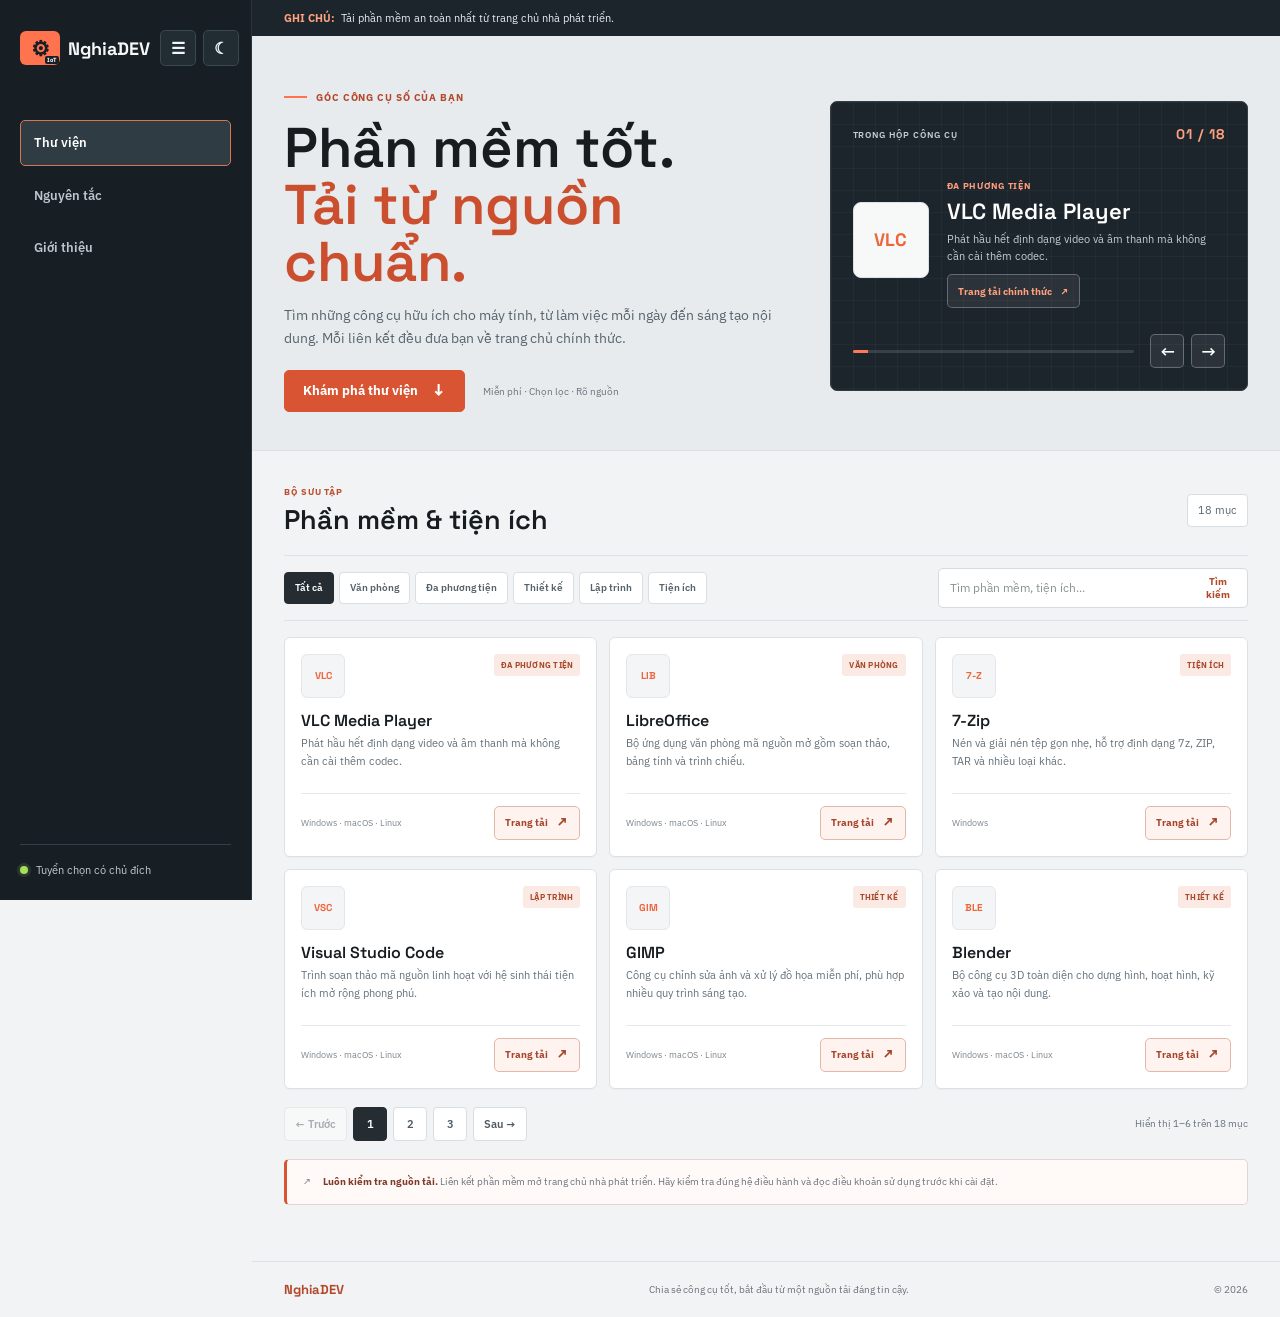
==== index.html @ 6b72adba "Add files via upload" ====
<!doctype html>
<html lang="vi">
<head>
  <meta charset="utf-8">
  <meta name="viewport" content="width=device-width, initial-scale=1">
  <meta name="theme-color" content="#f2f5f7">
  <meta name="description" content="Thư viện phần mềm máy tính được chọn lọc, kèm mô tả ngắn và liên kết tải từ trang chủ chính thức.">
  <title>NghiaDEV — Phần mềm tốt, tải từ nguồn chuẩn</title>
  <!-- Nap font va stylesheet giao dien ben ngoai. -->
  <link rel="preconnect" href="https://fonts.googleapis.com">
  <link rel="preconnect" href="https://fonts.gstatic.com" crossorigin>
  <link href="https://fonts.googleapis.com/css2?family=IBM+Plex+Sans:wght@400;500;600;700&family=Space+Grotesk:wght@500;600;700&display=swap" rel="stylesheet">
  <link href="https://cdn.jsdelivr.net/npm/bootstrap@5.3.3/dist/css/bootstrap.min.css" rel="stylesheet" integrity="sha384-QWTKZyjpPEjISv5WaRU9OFeRpok6YctnYmDr5pNlyT2bRjXh0JMhjY6hW+ALEwIH" crossorigin="anonymous">
  <link rel="stylesheet" href="style.css">
</head>
<body>
  <!-- Thanh thong bao va dieu huong dau trang. -->
  <div class="topline"><strong>GHI CHÚ:</strong>&nbsp; Tải phần mềm an toàn nhất từ trang chủ nhà phát triển.</div>
  <header class="site-header">
    <div class="wrap header-inner">
      <div class="sidebar-top">
        <a class="brand" href="#top" aria-label="NghiaDEV, về đầu trang"><span class="brand-mark" aria-hidden="true"><span class="brand-gear">⚙</span><span class="brand-iot">IoT</span></span> NghiaDEV</a>
        <div class="header-tools">
          <button class="header-tool nav-toggle" id="nav-toggle" type="button" aria-controls="header-nav" aria-expanded="true" aria-label="Thu gọn menu" title="Thu gọn menu"><span aria-hidden="true">☰</span></button>
          <button class="header-tool theme-toggle" id="theme-toggle" type="button" aria-pressed="false" aria-label="Bật giao diện tối" title="Bật giao diện tối"><span id="theme-icon" aria-hidden="true">☾</span></button>
        </div>
      </div>
      <nav class="header-nav" id="header-nav" aria-label="Điều hướng chính"><a href="#thu-vien" aria-current="page">Thư viện</a><a href="#nguyen-tac">Nguyên tắc</a><a href="about.html">Giới thiệu</a></nav>
      <div class="header-note"><span class="status-dot" aria-hidden="true"></span> Tuyển chọn có chủ đích</div>
    </div>
  </header>

  <main id="top">
    <!-- Gioi thieu ngan va cac ung dung noi bat. -->
    <section class="hero" aria-labelledby="hero-title">
      <div class="wrap hero-grid">
        <div>
          <div class="eyebrow">Góc công cụ số của bạn</div>
          <h1 id="hero-title">Phần mềm tốt.<br><span>Tải từ nguồn chuẩn.</span></h1>
          <p class="hero-copy">Tìm những công cụ hữu ích cho máy tính, từ làm việc mỗi ngày đến sáng tạo nội dung. Mỗi liên kết đều đưa bạn về trang chủ chính thức.</p>
          <div class="hero-actions"><a class="primary-link" href="#thu-vien">Khám phá thư viện <span aria-hidden="true">↓</span></a><span class="hero-caption">Miễn phí · Chọn lọc · Rõ nguồn</span></div>
        </div>
        <div class="hero-art featured-carousel" id="featured-carousel" role="region" aria-roledescription="carousel" aria-label="Phần mềm nổi bật" tabindex="0">
          <div class="art-meta"><span>Trong hộp công cụ</span><b id="featured-count" aria-live="polite"></b></div>
          <div class="featured-slide" id="featured-slide" aria-live="polite">
            <div class="featured-icon" id="featured-icon" aria-hidden="true"></div>
            <div class="featured-copy">
              <span class="featured-category" id="featured-category"></span>
              <h2 id="featured-title"></h2>
              <p id="featured-description"></p>
              <a class="featured-link" id="featured-link" target="_blank" rel="noopener noreferrer">Trang tải chính thức <span aria-hidden="true">↗</span></a>
            </div>
          </div>
          <div class="featured-footer">
            <div class="featured-progress" aria-hidden="true"><span id="featured-progress-fill"></span></div>
            <div class="carousel-controls">
              <button class="carousel-button" id="featured-previous" type="button" aria-label="Phần mềm trước" title="Phần mềm trước">←</button>
              <button class="carousel-button" id="featured-next" type="button" aria-label="Phần mềm tiếp theo" title="Phần mềm tiếp theo">→</button>
            </div>
          </div>
        </div>
      </div>
    </section>

    <!-- Thu vien co the loc theo danh muc va tim theo tu khoa. -->
    <section class="library wrap" id="thu-vien" aria-labelledby="library-title">
      <div class="section-heading">
        <div><div class="section-kicker">Bộ sưu tập</div><h2 id="library-title">Phần mềm &amp; tiện ích</h2></div>
        <div class="result-count" id="result-count" aria-live="polite">18 mục</div>
      </div>
      <!-- Cac nut danh muc va o tim kiem. -->
      <div class="toolbar">
        <div class="filters" role="group" aria-label="Lọc theo danh mục">
          <button class="filter-button" type="button" data-category="all" aria-pressed="true">Tất cả</button>
          <button class="filter-button" type="button" data-category="office" aria-pressed="false">Văn phòng</button>
          <button class="filter-button" type="button" data-category="media" aria-pressed="false">Đa phương tiện</button>
          <button class="filter-button" type="button" data-category="design" aria-pressed="false">Thiết kế</button>
          <button class="filter-button" type="button" data-category="dev" aria-pressed="false">Lập trình</button>
          <button class="filter-button" type="button" data-category="utility" aria-pressed="false">Tiện ích</button>
        </div>
        <form class="search-form" role="search" id="search-form"><input id="search-input" type="search" placeholder="Tìm phần mềm, tiện ích..." aria-label="Tìm phần mềm"><button type="submit">Tìm kiếm</button></form>
      </div>

      <!-- Moi article la mot muc phan mem hoac tai lieu. -->
      <div class="software-grid" id="software-grid">
        <article class="software-card" data-category="docs" data-search="office 2010 64-bit slide trình chiếu powerpoint tài liệu rar" hidden>
          <div class="card-top"><div class="software-icon"><img src="[data-uri]" alt="Logo PowerPoint" loading="lazy"></div><span class="category-label">Tài liệu</span></div>
          <h3>Office 2010 64-bit</h3><p>Tải về máy rồi giải nén để xem nội dung.</p>
          <div class="card-bottom"><span class="platform">Tài liệu · RAR</span><a class="download-link" href="./Office2010-64bit.rar" download>Tải slide <span aria-hidden="true">↓</span></a></div>
        </article>
        <article class="software-card" data-category="media" data-search="vlc media player xem video nghe nhạc đa phương tiện">
          <div class="card-top"><div class="software-icon"><img src="https://cdn.simpleicons.org/videolan/FF8800" alt="Logo VLC" loading="lazy"></div><span class="category-label">Đa phương tiện</span></div>
          <h3>VLC Media Player</h3><p>Phát hầu hết định dạng video và âm thanh mà không cần cài thêm codec.</p>
          <div class="card-bottom"><span class="platform">Windows · macOS · Linux</span><a class="download-link" href="https://www.videolan.org/vlc/" target="_blank" rel="noopener noreferrer">Trang tải <span aria-hidden="true">↗</span></a></div>
        </article>
        <article class="software-card" data-category="office" data-search="libreoffice văn phòng soạn thảo bảng tính trình chiếu">
          <div class="card-top"><div class="software-icon"><img src="https://cdn.simpleicons.org/libreoffice/18A303" alt="Logo LibreOffice" loading="lazy"></div><span class="category-label">Văn phòng</span></div>
          <h3>LibreOffice</h3><p>Bộ ứng dụng văn phòng mã nguồn mở gồm soạn thảo, bảng tính và trình chiếu.</p>
          <div class="card-bottom"><span class="platform">Windows · macOS · Linux</span><a class="download-link" href="https://www.libreoffice.org/download/download-libreoffice/" target="_blank" rel="noopener noreferrer">Trang tải <span aria-hidden="true">↗</span></a></div>
        </article>
        <article class="software-card" data-category="utility" data-search="7-zip nen giai nen file zip rar tien ich">
          <div class="card-top"><div class="software-icon"><img src="https://cdn.simpleicons.org/7zip/239120" alt="Logo 7-Zip" loading="lazy"></div><span class="category-label">Tiện ích</span></div>
          <h3>7-Zip</h3><p>Nén và giải nén tệp gọn nhẹ, hỗ trợ định dạng 7z, ZIP, TAR và nhiều loại khác.</p>
          <div class="card-bottom"><span class="platform">Windows</span><a class="download-link" href="https://www.7-zip.org/" target="_blank" rel="noopener noreferrer">Trang tải <span aria-hidden="true">↗</span></a></div>
        </article>
        <article class="software-card" data-category="dev" data-search="visual studio code vscode lap trinh code editor">
          <div class="card-top"><div class="software-icon"><img src="https://cdn.simpleicons.org/visualstudiocode/007ACC" alt="Logo Visual Studio Code" loading="lazy"></div><span class="category-label">Lập trình</span></div>
          <h3>Visual Studio Code</h3><p>Trình soạn thảo mã nguồn linh hoạt với hệ sinh thái tiện ích mở rộng phong phú.</p>
          <div class="card-bottom"><span class="platform">Windows · macOS · Linux</span><a class="download-link" href="https://code.visualstudio.com/download" target="_blank" rel="noopener noreferrer">Trang tải <span aria-hidden="true">↗</span></a></div>
        </article>
        <article class="software-card" data-category="design" data-search="gimp chinh sua anh do hoa thiet ke">
          <div class="card-top"><div class="software-icon"><img src="https://cdn.simpleicons.org/gimp/5C5543" alt="Logo GIMP" loading="lazy"></div><span class="category-label">Thiết kế</span></div>
          <h3>GIMP</h3><p>Công cụ chỉnh sửa ảnh và xử lý đồ họa miễn phí, phù hợp nhiều quy trình sáng tạo.</p>
          <div class="card-bottom"><span class="platform">Windows · macOS · Linux</span><a class="download-link" href="https://www.gimp.org/downloads/" target="_blank" rel="noopener noreferrer">Trang tải <span aria-hidden="true">↗</span></a></div>
        </article>
        <article class="software-card" data-category="design" data-search="blender 3d mo hinh dien anh hoat hinh thiet ke">
          <div class="card-top"><div class="software-icon"><img src="https://cdn.simpleicons.org/blender/E87D0D" alt="Logo Blender" loading="lazy"></div><span class="category-label">Thiết kế</span></div>
          <h3>Blender</h3><p>Bộ công cụ 3D toàn diện cho dựng hình, hoạt hình, kỹ xảo và tạo nội dung.</p>
          <div class="card-bottom"><span class="platform">Windows · macOS · Linux</span><a class="download-link" href="https://www.blender.org/download/" target="_blank" rel="noopener noreferrer">Trang tải <span aria-hidden="true">↗</span></a></div>
        </article>
        <article class="software-card" data-category="media" data-search="obs studio livestream quay man hinh ghi hinh da phuong tien">
          <div class="card-top"><div class="software-icon"><img src="https://cdn.simpleicons.org/obsstudio/302E31" alt="Logo OBS Studio" loading="lazy"></div><span class="category-label">Đa phương tiện</span></div>
          <h3>OBS Studio</h3><p>Ghi hình màn hình và phát trực tiếp với khả năng trộn nhiều nguồn nội dung.</p>
          <div class="card-bottom"><span class="platform">Windows · macOS · Linux</span><a class="download-link" href="https://obsproject.com/download" target="_blank" rel="noopener noreferrer">Trang tải <span aria-hidden="true">↗</span></a></div>
        </article>
        <article class="software-card" data-category="utility" data-search="firefox trinh duyet web bao mat tien ich">
          <div class="card-top"><div class="software-icon"><img src="https://cdn.simpleicons.org/firefoxbrowser/FF7139" alt="Logo Firefox" loading="lazy"></div><span class="category-label">Tiện ích</span></div>
          <h3>Firefox</h3><p>Trình duyệt web tập trung vào quyền riêng tư, có nhiều tùy chọn cá nhân hóa.</p>
          <div class="card-bottom"><span class="platform">Windows · macOS · Linux</span><a class="download-link" href="https://www.mozilla.org/firefox/new/" target="_blank" rel="noopener noreferrer">Trang tải <span aria-hidden="true">↗</span></a></div>
        </article>
        <article class="software-card" data-category="utility" data-search="rufus tao usb boot cai windows linux iso">
          <div class="card-top"><div class="software-icon"><span class="software-monogram" style="--brand-color:#2875a8" aria-hidden="true">RU</span></div><span class="category-label">Tiện ích</span></div>
          <h3>Rufus</h3><p>Tạo USB khởi động để cài Windows hoặc Linux từ tệp ISO.</p>
          <div class="card-bottom"><span class="platform">Windows</span><a class="download-link" href="https://rufus.ie/" target="_blank" rel="noopener noreferrer">Trang tải <span aria-hidden="true">↗</span></a></div>
        </article>
        <article class="software-card" data-category="utility" data-search="winrar nen giai nen rar zip tep dung thu ban quyen">
          <div class="card-top"><div class="software-icon"><span class="software-monogram" style="--brand-color:#7c3e8f" aria-hidden="true">RAR</span></div><span class="category-label">Tiện ích</span></div>
          <h3>WinRAR</h3><p>Nén và giải nén RAR, ZIP cùng nhiều định dạng khác. Có thời gian dùng thử.</p>
          <div class="card-bottom"><span class="platform">Windows</span><a class="download-link" href="https://www.rarlab.com/download.htm" target="_blank" rel="noopener noreferrer">Trang tải <span aria-hidden="true">↗</span></a></div>
        </article>
        <article class="software-card" data-category="office" data-search="unikey bo go tieng viet go tieng viet telex vni">
          <div class="card-top"><div class="software-icon"><span class="software-monogram" style="--brand-color:#197b58" aria-hidden="true">UK</span></div><span class="category-label">Văn phòng</span></div>
          <h3>UniKey</h3><p>Bộ gõ tiếng Việt gọn nhẹ, hỗ trợ kiểu gõ Telex và VNI.</p>
          <div class="card-bottom"><span class="platform">Windows</span><a class="download-link" href="https://www.unikey.org/download.html" target="_blank" rel="noopener noreferrer">Trang tải <span aria-hidden="true">↗</span></a></div>
        </article>
        <article class="software-card" data-category="utility" data-search="google chrome chrome trinh duyet web browser">
          <div class="card-top"><div class="software-icon"><img src="https://cdn.simpleicons.org/googlechrome/4285F4" alt="Logo Google Chrome" loading="lazy"></div><span class="category-label">Tiện ích</span></div>
          <h3>Google Chrome</h3><p>Trình duyệt web phổ biến, đồng bộ dấu trang và mật khẩu qua tài khoản Google.</p>
          <div class="card-bottom"><span class="platform">Windows · macOS · Linux</span><a class="download-link" href="https://www.google.com/chrome/" target="_blank" rel="noopener noreferrer">Trang tải <span aria-hidden="true">↗</span></a></div>
        </article>
        <article class="software-card" data-category="dev" data-search="notepad++ notepad plus plus soan thao van ban code lap trinh">
          <div class="card-top"><div class="software-icon"><img src="https://cdn.simpleicons.org/notepadplusplus/90E59A" alt="Logo Notepad++" loading="lazy"></div><span class="category-label">Lập trình</span></div>
          <h3>Notepad++</h3><p>Trình soạn thảo văn bản và mã nguồn nhẹ, hỗ trợ nhiều ngôn ngữ lập trình.</p>
          <div class="card-bottom"><span class="platform">Windows</span><a class="download-link" href="https://notepad-plus-plus.org/downloads/" target="_blank" rel="noopener noreferrer">Trang tải <span aria-hidden="true">↗</span></a></div>
        </article>
        <article class="software-card" data-category="utility" data-search="everything tim kiem tep file thu muc windows">
          <div class="card-top"><div class="software-icon"><span class="software-monogram" style="--brand-color:#d58b24" aria-hidden="true">E</span></div><span class="category-label">Tiện ích</span></div>
          <h3>Everything</h3><p>Tìm tệp và thư mục trên Windows nhanh chóng theo tên.</p>
          <div class="card-bottom"><span class="platform">Windows</span><a class="download-link" href="https://www.voidtools.com/downloads/" target="_blank" rel="noopener noreferrer">Trang tải <span aria-hidden="true">↗</span></a></div>
        </article>
        <article class="software-card" data-category="utility" data-search="sharex chup anh man hinh quay man hinh chia se">
          <div class="card-top"><div class="software-icon"><span class="software-monogram" style="--brand-color:#42a5f5" aria-hidden="true">SX</span></div><span class="category-label">Tiện ích</span></div>
          <h3>ShareX</h3><p>Chụp ảnh, quay màn hình và ghi lại vùng nội dung cần chia sẻ.</p>
          <div class="card-bottom"><span class="platform">Windows</span><a class="download-link" href="https://getsharex.com/downloads" target="_blank" rel="noopener noreferrer">Trang tải <span aria-hidden="true">↗</span></a></div>
        </article>
        <article class="software-card" data-category="utility" data-search="crystaldiskinfo kiem tra suc khoe o cung ssd hdd nhiet do">
          <div class="card-top"><div class="software-icon"><span class="software-monogram" style="--brand-color:#2186a6" aria-hidden="true">CDI</span></div><span class="category-label">Tiện ích</span></div>
          <h3>CrystalDiskInfo</h3><p>Theo dõi tình trạng sức khỏe và nhiệt độ ổ cứng HDD, SSD.</p>
          <div class="card-bottom"><span class="platform">Windows</span><a class="download-link" href="https://crystalmark.info/en/software/crystaldiskinfo/" target="_blank" rel="noopener noreferrer">Trang tải <span aria-hidden="true">↗</span></a></div>
        </article>
        <article class="software-card" data-category="utility" data-search="cpu-z cpuid xem thong tin cpu bo xu ly mainboard ram bo nho">
          <div class="card-top"><div class="software-icon"><span class="software-monogram" style="--brand-color:#cf3d49" aria-hidden="true">CPU</span></div><span class="category-label">Tiện ích</span></div>
          <h3>CPU-Z</h3><p>Xem thông tin bộ xử lý, bo mạch chủ và bộ nhớ của máy tính.</p>
          <div class="card-bottom"><span class="platform">Windows · Android</span><a class="download-link" href="https://www.cpuid.com/softwares/cpu-z.html" target="_blank" rel="noopener noreferrer">Trang tải <span aria-hidden="true">↗</span></a></div>
        </article>
        <article class="software-card" data-category="utility" data-search="malwarebytes diet virus malware phan mem doc hai bao mat">
          <div class="card-top"><div class="software-icon"><img src="https://cdn.simpleicons.org/malwarebytes/2563EB" alt="Logo Malwarebytes" loading="lazy"></div><span class="category-label">Tiện ích</span></div>
          <h3>Malwarebytes</h3><p>Công cụ quét phần mềm độc hại; kiểm tra điều kiện và tính năng của phiên bản miễn phí.</p>
          <div class="card-bottom"><span class="platform">Windows · macOS</span><a class="download-link" href="https://www.malwarebytes.com/mwb-download" target="_blank" rel="noopener noreferrer">Trang tải <span aria-hidden="true">↗</span></a></div>
        </article>
      </div>
      <nav class="pagination" id="pagination" aria-label="Phân trang thư viện" hidden>
        <div class="pagination-controls">
          <button class="pagination-step" id="previous-page" type="button">← Trước</button>
          <div class="page-numbers" id="page-numbers" aria-label="Chọn trang"></div>
          <button class="pagination-step" id="next-page" type="button">Sau →</button>
        </div>
        <span class="pagination-summary" id="page-summary"></span>
      </nav>
      <div class="empty-state" id="empty-state"><strong>Chưa tìm thấy phần mềm phù hợp</strong>Thử từ khóa khác hoặc chọn một danh mục khác nhé.</div>
      <!-- Luu y ve nguon tai va an toan tep. -->
      <aside class="source-note" id="nguyen-tac"><span aria-hidden="true">↗</span><div><strong>Luôn kiểm tra nguồn tải.</strong> Liên kết phần mềm mở trang chủ nhà phát triển. Hãy kiểm tra đúng hệ điều hành và đọc điều khoản sử dụng trước khi cài đặt.</div></aside>
    </section>
  </main>
  <!-- Chan trang. -->
  <footer class="site-footer"><div class="wrap footer-inner"><span class="footer-brand">NghiaDEV</span><span>Chia sẻ công cụ tốt, bắt đầu từ một nguồn tải đáng tin cậy.</span><span>© 2026</span></div></footer>

  <script src="https://cdn.jsdelivr.net/npm/bootstrap@5.3.3/dist/js/bootstrap.bundle.min.js" integrity="sha384-YvpcrYf0tY3lHB60NNkmXc5s9fDVZLESaAA55NDzOxhy9GkcIdslK1eN7N6jIeHz" crossorigin="anonymous"></script>
  <script>
    // Lay cac dieu khien va muc thu vien can cap nhat.
    const filterButtons = [...document.querySelectorAll('.filter-button')];
    const softwareCards = [...document.querySelectorAll('.software-card:not([hidden])')];
    const searchInput = document.querySelector('#search-input');
    const resultCount = document.querySelector('#result-count');
    const emptyState = document.querySelector('#empty-state');
    const pagination = document.querySelector('#pagination');
    const previousPageButton = document.querySelector('#previous-page');
    const nextPageButton = document.querySelector('#next-page');
    const pageNumbers = document.querySelector('#page-numbers');
    const pageSummary = document.querySelector('#page-summary');
    const navigation = document.querySelector('#header-nav');
    const navigationToggle = document.querySelector('#nav-toggle');
    const themeToggle = document.querySelector('#theme-toggle');
    const themeIcon = document.querySelector('#theme-icon');
    const featuredCarousel = document.querySelector('#featured-carousel');
    const featuredSlide = document.querySelector('#featured-slide');
    const featuredIcon = document.querySelector('#featured-icon');
    const featuredCount = document.querySelector('#featured-count');
    const featuredCategory = document.querySelector('#featured-category');
    const featuredTitle = document.querySelector('#featured-title');
    const featuredDescription = document.querySelector('#featured-description');
    const featuredLink = document.querySelector('#featured-link');
    const featuredProgressFill = document.querySelector('#featured-progress-fill');
    const featuredCards = softwareCards.filter((card) => card.dataset.category !== 'docs');
    const pageSize = 6;
    let activeCategory = 'all';
    let currentPage = 1;
    let featuredIndex = 0;

    const normalizeText = (text) => text.toLocaleLowerCase('vi').normalize('NFD').replace(/[\u0300-\u036f]/g, '').replace(/đ/g, 'd');

    function showLogoFallback(image) {
      const words = image.alt.replace(/^Logo\s*/, '').trim().split(/\s+/).filter(Boolean);
      const abbreviation = words.length > 1
        ? words.map((word) => word[0]).join('').slice(0, 3)
        : (words[0] || 'APP').slice(0, 3);
      const fallback = document.createElement('span');
      fallback.className = 'software-monogram';
      fallback.textContent = abbreviation.toUpperCase();
      fallback.setAttribute('aria-hidden', 'true');
      image.replaceWith(fallback);
    }

    function watchLogo(image) {
      image.addEventListener('error', () => showLogoFallback(image), { once: true });
      if (image.complete && image.naturalWidth === 0) showLogoFallback(image);
    }

    function updateFeaturedSlide() {
      const card = featuredCards[featuredIndex];
      const logo = card.querySelector('.software-icon').firstElementChild.cloneNode(true);
      featuredIcon.replaceChildren(logo);
      if (logo.tagName === 'IMG') watchLogo(logo);

      featuredCategory.textContent = card.querySelector('.category-label').textContent;
      featuredTitle.textContent = card.querySelector('h3').textContent;
      featuredDescription.textContent = card.querySelector('p').textContent;
      featuredLink.href = card.querySelector('.download-link').href;
      featuredCount.textContent = `${String(featuredIndex + 1).padStart(2, '0')} / ${String(featuredCards.length).padStart(2, '0')}`;
      featuredProgressFill.style.width = `${((featuredIndex + 1) / featuredCards.length) * 100}%`;
    }

    document.querySelector('#featured-previous').addEventListener('click', () => {
      featuredIndex = (featuredIndex - 1 + featuredCards.length) % featuredCards.length;
      updateFeaturedSlide();
    });
    document.querySelector('#featured-next').addEventListener('click', () => {
      featuredIndex = (featuredIndex + 1) % featuredCards.length;
      updateFeaturedSlide();
    });
    featuredCarousel.addEventListener('keydown', (event) => {
      if (event.key === 'ArrowLeft') document.querySelector('#featured-previous').click();
      if (event.key === 'ArrowRight') document.querySelector('#featured-next').click();
    });
    updateFeaturedSlide();

    function setDarkMode(isDark) {
      document.body.classList.toggle('dark-mode', isDark);
      themeToggle.setAttribute('aria-pressed', String(isDark));
      themeToggle.setAttribute('aria-label', isDark ? 'Bật giao diện sáng' : 'Bật giao diện tối');
      themeToggle.title = isDark ? 'Bật giao diện sáng' : 'Bật giao diện tối';
      themeIcon.textContent = isDark ? '☀' : '☾';
      document.querySelector('meta[name="theme-color"]').content = isDark ? '#11181d' : '#f2f5f7';
    }

    try {
      setDarkMode(localStorage.getItem('kho-mem-theme') === 'dark');
    } catch {
      setDarkMode(false);
    }

    themeToggle.addEventListener('click', () => {
      const isDark = !document.body.classList.contains('dark-mode');
      setDarkMode(isDark);
      try {
        localStorage.setItem('kho-mem-theme', isDark ? 'dark' : 'light');
      } catch {
        // Theme switching still works when browser storage is unavailable.
      }
    });

    navigationToggle.addEventListener('click', () => {
      const isExpanded = navigationToggle.getAttribute('aria-expanded') === 'true';
      const nextExpanded = !isExpanded;
      navigationToggle.setAttribute('aria-expanded', String(nextExpanded));
      navigationToggle.setAttribute('aria-label', nextExpanded ? 'Thu gọn menu' : 'Mở menu');
      navigationToggle.title = nextExpanded ? 'Thu gọn menu' : 'Mở menu';

      if (window.matchMedia('(max-width: 760px)').matches) {
        navigation.classList.toggle('is-hidden', !nextExpanded);
      } else {
        document.body.classList.toggle('nav-collapsed', !nextExpanded);
      }
    });

    document.querySelectorAll('.software-icon img').forEach(watchLogo);

    // An cac muc khong khop danh muc hoac tu khoa, roi cap nhat bo dem.
    function updateSoftwareList() {
      const query = normalizeText(searchInput.value.trim());
      const matchingCards = softwareCards.filter((card) => {
        const matchesCategory = activeCategory === 'all' || card.dataset.category === activeCategory;
        const searchableText = normalizeText(`${card.dataset.search} ${card.querySelector('h3').textContent} ${card.querySelector('p').textContent} ${card.querySelector('.category-label').textContent}`);
        return matchesCategory && (!query || searchableText.includes(query));
      });

      const totalPages = Math.ceil(matchingCards.length / pageSize);
      currentPage = Math.min(Math.max(currentPage, 1), totalPages || 1);
      const firstIndex = (currentPage - 1) * pageSize;
      const lastIndex = Math.min(firstIndex + pageSize, matchingCards.length);
      const visibleCards = new Set(matchingCards.slice(firstIndex, lastIndex));

      softwareCards.forEach((card) => { card.hidden = !visibleCards.has(card); });
      resultCount.textContent = `${String(matchingCards.length).padStart(2, '0')} mục`;
      emptyState.style.display = matchingCards.length === 0 ? 'block' : 'none';
      pagination.hidden = totalPages <= 1;
      previousPageButton.disabled = currentPage === 1;
      nextPageButton.disabled = currentPage === totalPages || totalPages === 0;
      pageSummary.textContent = matchingCards.length === 0
        ? 'Không có mục nào'
        : `Hiển thị ${firstIndex + 1}–${lastIndex} trên ${matchingCards.length} mục`;

      pageNumbers.replaceChildren();
      for (let page = 1; page <= totalPages; page += 1) {
        const button = document.createElement('button');
        button.className = 'page-number';
        button.type = 'button';
        button.dataset.page = String(page);
        button.textContent = String(page);
        button.setAttribute('aria-label', `Trang ${page}`);
        if (page === currentPage) {
          button.classList.add('is-active');
          button.setAttribute('aria-current', 'page');
        }
        pageNumbers.append(button);
      }
    }

    // Cap nhat danh muc dang chon khi nguoi dung bam nut loc.
    filterButtons.forEach((button) => {
      button.addEventListener('click', () => {
        activeCategory = button.dataset.category;
        currentPage = 1;
        filterButtons.forEach((item) => item.setAttribute('aria-pressed', String(item === button)));
        updateSoftwareList();
      });
    });

    // Loc truc tiep khi nhap; ngan form tai lai trang khi submit.
    searchInput.addEventListener('input', () => {
      currentPage = 1;
      updateSoftwareList();
    });
    document.querySelector('#search-form').addEventListener('submit', (event) => {
      event.preventDefault();
      currentPage = 1;
      updateSoftwareList();
    });

    previousPageButton.addEventListener('click', () => {
      currentPage -= 1;
      updateSoftwareList();
    });
    nextPageButton.addEventListener('click', () => {
      currentPage += 1;
      updateSoftwareList();
    });
    pageNumbers.addEventListener('click', (event) => {
      const pageButton = event.target.closest('button[data-page]');
      if (!pageButton) return;
      currentPage = Number(pageButton.dataset.page);
      updateSoftwareList();
    });

    updateSoftwareList();
  </script>
</body>
</html>
---- style.css ----
:root {
      color-scheme: light;
      --paper: #f2f5f7;
      --ink: #14212b;
      --muted: #647481;
      --line: #d9e1e7;
      --green: #087f8c;
      --lime: #baf36b;
      --orange: #ff795e;
      --blue: #dceefa;
      --white: #fff;
      --heading: "Space Grotesk", "Trebuchet MS", sans-serif;
      --body: "IBM Plex Sans", "Segoe UI", sans-serif;
    }

    * { box-sizing: border-box; }
    html { scroll-behavior: smooth; }
    body {
      margin: 0;
      background: var(--paper);
      color: var(--ink);
      font-family: var(--body);
      -webkit-font-smoothing: antialiased;
    }
    a { color: inherit; }
    .wrap { width: min(1160px, calc(100% - 48px)); margin-inline: auto; }

    .topline {
      min-height: 34px;
      display: flex;
      align-items: center;
      justify-content: center;
      padding: 6px 16px;
      background: var(--ink);
      color: #edf4f7;
      font-size: 11px;
      letter-spacing: .04em;
      text-align: center;
    }
    .topline strong { color: var(--lime); font-weight: 700; }
    .site-header { border-bottom: 1px solid var(--line); background: rgba(255, 255, 255, .94); }
    .header-inner { min-height: 76px; display: flex; align-items: center; justify-content: space-between; gap: 28px; }
    .brand {
      display: inline-flex;
      align-items: center;
      gap: 10px;
      color: var(--ink);
      font-family: var(--heading);
      font-size: 20px;
      font-weight: 700;
      text-decoration: none;
      white-space: nowrap;
    }
    .brand-mark {
      width: 30px;
      height: 30px;
      display: grid;
      place-items: center;
      border-radius: 5px;
      background: var(--green);
      color: var(--lime);
      font-size: 16px;
      line-height: 1;
    }
    .header-nav { display: flex; align-items: center; gap: 26px; font-size: 13px; font-weight: 600; }
    .header-nav a { text-decoration: none; }
    .header-nav a:hover { color: var(--green); }
    .header-note { display: flex; align-items: center; gap: 8px; color: var(--muted); font-size: 12px; white-space: nowrap; }
    .status-dot { width: 8px; height: 8px; border-radius: 50%; background: #52a477; box-shadow: 0 0 0 3px #52a47720; }

    .hero {
      position: relative;
      overflow: hidden;
      padding: 66px 0 58px;
      border-bottom: 1px solid var(--line);
      background-color: var(--paper);
    }
    .hero-grid { position: relative; display: grid; grid-template-columns: 1.1fr .9fr; align-items: center; gap: 48px; }
    .eyebrow {
      display: inline-flex;
      align-items: center;
      gap: 9px;
      margin-bottom: 18px;
      color: var(--green);
      font-size: 11px;
      font-weight: 700;
      letter-spacing: .12em;
      text-transform: uppercase;
    }
    .eyebrow::before { width: 23px; height: 2px; background: var(--orange); content: ""; }
    h1, h2, h3, p { margin-top: 0; }
    h1 {
      max-width: 610px;
      margin-bottom: 18px;
      font-family: var(--heading);
      font-size: 64px;
      font-weight: 600;
      letter-spacing: 0;
      line-height: .99;
    }
    h1 span { color: var(--green); }
    .hero-copy { max-width: 470px; margin-bottom: 26px; color: #54635a; font-size: 15px; line-height: 1.7; }
    .hero-actions { display: flex; align-items: center; gap: 18px; }
    .primary-link {
      display: inline-flex;
      min-height: 46px;
      align-items: center;
      justify-content: center;
      gap: 13px;
      padding: 0 18px;
      border: 1px solid var(--green);
      border-radius: 4px;
      background: var(--green);
      color: white;
      font-size: 13px;
      font-weight: 700;
      text-decoration: none;
      transition: background .18s ease, transform .18s ease;
    }
    .primary-link:hover { transform: translateY(-2px); background: #10573e; }
    .primary-link span { color: var(--lime); font-size: 17px; }
    .hero-caption { color: var(--muted); font-size: 11px; }
    .hero-art { position: relative; min-height: 270px; overflow: hidden; padding: 24px; border: 1px solid #263844; border-radius: 5px; background: #14212b; background-image: linear-gradient(#ffffff0b 1px, transparent 1px), linear-gradient(90deg, #ffffff0b 1px, transparent 1px); background-size: 24px 24px; color: white; }
    .art-meta { position: relative; z-index: 1; display: flex; align-items: center; justify-content: space-between; color: #e7f4ea; font-size: 10px; font-weight: 600; letter-spacing: .11em; text-transform: uppercase; }
    .art-meta b { color: var(--lime); font-family: var(--heading); font-size: 14px; }
    .art-icons { position: relative; z-index: 1; display: grid; grid-template-columns: repeat(4, 1fr); align-items: center; gap: 13px; margin-top: 49px; }
    .art-icon { aspect-ratio: 1; display: grid; place-items: center; border: 1px solid #d5e2e8; border-radius: 5px; background: #f7fafb; }
    .art-icon img { width: 48%; height: 48%; object-fit: contain; }
    .art-icon:first-child img { filter: brightness(0) invert(1); }
    .art-footer { position: relative; z-index: 1; display: flex; align-items: center; justify-content: space-between; margin-top: 18px; color: #e1eee4; font-size: 11px; }
    .art-footer strong { color: white; font-family: var(--heading); font-size: 13px; }

    .library { padding: 44px 0 64px; }
    .section-heading { display: flex; align-items: end; justify-content: space-between; gap: 22px; margin-bottom: 24px; }
    .section-kicker { margin-bottom: 8px; color: var(--green); font-size: 10px; font-weight: 700; letter-spacing: .12em; text-transform: uppercase; }
    h2 { margin-bottom: 0; font-family: var(--heading); font-size: 30px; font-weight: 600; letter-spacing: 0; }
    .result-count { color: var(--muted); font-size: 12px; white-space: nowrap; }
    .toolbar { display: flex; align-items: center; justify-content: space-between; gap: 20px; padding: 14px 0; border-top: 1px solid var(--line); border-bottom: 1px solid var(--line); }
    .filters { display: flex; flex-wrap: wrap; gap: 6px; }
    .filter-button { min-height: 34px; padding: 0 12px; border: 1px solid transparent; border-radius: 4px; background: transparent; color: #52616d; cursor: pointer; font: 600 11px var(--body); transition: color .16s ease, background .16s ease, border-color .16s ease; }
    .filter-button:hover { border-color: var(--line); color: var(--ink); }
    .filter-button[aria-pressed="true"] { border-color: var(--ink); background: var(--ink); color: white; }
    .search-form { display: flex; width: min(280px, 100%); min-width: 210px; min-height: 38px; border: 1px solid #cbd6cc; border-radius: 3px; background: var(--white); }
    .search-form:focus-within { outline: 2px solid #176a4d30; border-color: var(--green); }
    .search-form input { width: 100%; min-width: 0; padding: 0 11px; border: 0; outline: 0; background: transparent; color: var(--ink); font: 12px var(--body); }
    .search-form input::placeholder { color: #89948d; }
    .search-form button { padding: 0 12px; border: 0; background: transparent; color: var(--green); cursor: pointer; font: 700 11px var(--body); }
    .software-grid { display: grid; grid-template-columns: repeat(4, minmax(0, 1fr)); gap: 12px; margin-top: 20px; }
    .software-card { min-width: 0; display: flex; flex-direction: column; min-height: 228px; padding: 17px; border: 1px solid var(--line); border-radius: 5px; background: var(--white); animation: arrive .35s both; transition: border-color .18s ease, transform .18s ease; }
    .software-card:hover { transform: scale(.97); border-color: #8bbdc4; }
    @keyframes arrive { from { opacity: 0; } to { opacity: 1; } }
    .card-top { display: flex; align-items: flex-start; justify-content: space-between; gap: 10px; }
    .software-icon { width: 44px; height: 44px; display: grid; flex: 0 0 44px; place-items: center; border: 1px solid #e2e8ec; border-radius: 5px; background: #f8fafb; }
    .software-icon img { width: 27px; height: 27px; object-fit: contain; }
    .software-monogram { color: var(--brand-color, var(--green)); font: 700 11px var(--heading); line-height: 1; }
    .category-label { padding: 5px 7px; border-radius: 3px; background: #e5f4f5; color: #126c76; font-size: 9px; font-weight: 700; letter-spacing: .04em; text-transform: uppercase; }
    .software-card h3 { margin: 15px 0 5px; font-family: var(--heading); font-size: 17px; font-weight: 600; }
    .software-card p { margin-bottom: 18px; color: var(--muted); font-size: 11px; line-height: 1.55; }
    .card-bottom { display: flex; align-items: center; justify-content: space-between; gap: 8px; margin-top: auto; padding-top: 12px; border-top: 1px solid var(--line); }
    .platform { color: #7b8780; font-size: 10px; }
    .download-link { display: inline-flex; align-items: center; gap: 6px; color: var(--green); font-size: 11px; font-weight: 700; text-decoration: none; white-space: nowrap; }
    .download-link:hover { color: #0d4d36; text-decoration: underline; text-underline-offset: 3px; }
    .download-link span { font-size: 14px; }
    .empty-state { display: none; padding: 54px 20px; border: 1px solid var(--line); border-top: 0; color: var(--muted); text-align: center; }
    .empty-state strong { display: block; margin-bottom: 7px; color: var(--ink); font-family: var(--heading); font-size: 19px; }
    .source-note { display: flex; align-items: flex-start; gap: 12px; margin-top: 22px; padding: 14px 16px; border: 1px solid var(--line); border-left: 3px solid var(--green); border-radius: 4px; background: #fff; color: var(--muted); font-size: 11px; line-height: 1.6; }
    .source-note strong { color: var(--ink); }
    .site-footer { padding: 22px 0; border-top: 1px solid var(--line); }
    .footer-inner { display: flex; align-items: center; justify-content: space-between; gap: 16px; color: var(--muted); font-size: 10px; }
    .footer-brand { color: var(--ink); font-family: var(--heading); font-size: 13px; font-weight: 700; }

    @media (max-width: 900px) {
      .hero-grid { grid-template-columns: 1fr .8fr; gap: 28px; }
      h1 { font-size: 48px; }
      .hero-art { min-height: 235px; padding: 18px; }
      .art-icons { gap: 8px; margin-top: 42px; }
      .software-grid { grid-template-columns: repeat(2, minmax(0, 1fr)); }
      .toolbar { align-items: flex-start; flex-direction: column; }
      .search-form { width: 100%; }
    }
    @media (max-width: 620px) {
      .wrap { width: min(100% - 32px, 480px); }
      .header-inner { min-height: 64px; gap: 12px; }
      .header-nav { gap: 14px; font-size: 11px; }
      .header-nav a:last-child, .header-note { display: none; }
      .brand { font-size: 18px; }
      .hero { padding: 42px 0 35px; }
      .hero-grid { grid-template-columns: 1fr; gap: 28px; }
      h1 { max-width: 440px; font-size: 42px; }
      .hero-copy { font-size: 13px; }
      .hero-art { min-height: 205px; }
      .art-icons { max-width: 390px; margin-top: 31px; }
      .art-footer { margin-top: 13px; }
      .library { padding: 36px 0 48px; }
      .section-heading { align-items: flex-start; flex-direction: column; gap: 8px; margin-bottom: 18px; }
      h2 { font-size: 26px; }
      .toolbar { gap: 12px; padding: 12px 0; }
      .filters { width: 100%; flex-wrap: nowrap; overflow-x: auto; padding-bottom: 2px; scrollbar-width: thin; }
      .filter-button { flex: 0 0 auto; }
      .software-grid { grid-template-columns: 1fr; margin-top: 14px; }
      .software-card { min-height: 205px; padding: 16px; }
      .source-note { font-size: 10px; }
      .footer-inner { align-items: flex-start; flex-direction: column; gap: 7px; }
    }
    @media (prefers-reduced-motion: reduce) {
      *, *::before, *::after { scroll-behavior: auto !important; animation-duration: .01ms !important; transition-duration: .01ms !important; }
    }

    /* Dashboard catalog redesign */
    :root {
      --paper: #f1f3f4;
      --ink: #171c21;
      --muted: #69737d;
      --line: #dce1e5;
      --green: #f0643a;
      --lime: #d8f268;
      --orange: #ff744f;
      --blue: #dceefa;
      --white: #fff;
    }

    body { background: var(--paper); color: var(--ink); }
    .wrap { width: min(1240px, calc(100% - 64px)); }

    .topline {
      min-height: 36px;
      margin-left: 252px;
      justify-content: flex-start;
      padding-left: 32px;
      background: #1d252c;
      color: #e7edf0;
      font-size: 11px;
      letter-spacing: 0;
    }
    .topline strong { color: #ffa17e; }

    .site-header {
      position: fixed;
      z-index: 20;
      inset: 0 auto 0 0;
      width: 252px;
      height: 100vh;
      padding: 30px 20px 22px;
      border: 0;
      border-right: 1px solid #2b353d;
      background: #171e24;
      color: #f5f7f8;
    }
    .header-inner {
      width: 100%;
      height: 100%;
      min-height: 0;
      margin: 0;
      align-items: stretch;
      flex-direction: column;
      justify-content: flex-start;
      gap: 54px;
    }
    .brand { color: #f5f7f8; font-size: 21px; }
    .brand-mark { width: 34px; height: 34px; border-radius: 6px; background: var(--orange); color: #171e24; }
    .header-nav { display: grid; gap: 7px; font-size: 13px; }
    .header-nav a { padding: 12px 13px; border: 1px solid transparent; border-radius: 5px; color: #bdc6cc; }
    .header-nav a[aria-current="page"] { border-color: #39444c; background: #263139; color: #fff; }
    .header-nav a:hover { background: #263139; color: white; }
    .header-note { margin-top: auto; padding-top: 17px; border-top: 1px solid #344048; color: #c2ccd1; font-size: 11px; white-space: normal; }
    .status-dot { background: #a7df5a; box-shadow: 0 0 0 3px #a7df5a22; }

    main { margin-left: 252px; }
    .hero { padding: 44px 0 38px; border-bottom: 1px solid var(--line); background: #e7ebed; }
    .hero-grid { grid-template-columns: 1.1fr .9fr; gap: 34px; }
    .eyebrow { margin-bottom: 14px; color: #b4482b; font-size: 10px; letter-spacing: .09em; }
    .eyebrow::before { background: var(--orange); }
    h1 { max-width: 620px; margin-bottom: 14px; color: #171c21; font-size: 56px; line-height: 1.02; }
    h1 span { color: #cb4f2f; }
    .hero-copy { max-width: 510px; margin-bottom: 20px; color: #58646d; font-size: 14px; line-height: 1.65; }
    .primary-link { min-height: 42px; border-color: #d95432; border-radius: 5px; background: #d95432; }
    .primary-link:hover { background: #bd4528; }
    .primary-link span { color: #fff; }
    .hero-caption { font-size: 10px; }
    .hero-art {
      min-height: 236px;
      padding: 20px;
      border: 1px solid #323d44;
      border-radius: 7px;
      background: #1d252c;
      background-image: linear-gradient(#ffffff08 1px, transparent 1px), linear-gradient(90deg, #ffffff08 1px, transparent 1px);
      background-size: 22px 22px;
    }
    .art-meta { color: #c4cdd2; font-size: 9px; }
    .art-meta b { color: #ffa17e; }
    .art-icons { gap: 10px; margin-top: 40px; }
    .art-icon { border: 1px solid #dce1e5; border-radius: 6px; background: #f7f8f8; transform: none; }
    .art-icon:nth-child(2), .art-icon:nth-child(3), .art-icon:nth-child(4) { background: #f7f8f8; }
    .art-icon:first-child { background: #d95432; }
    .art-icon:first-child img { filter: brightness(0) invert(1); }
    .art-icon .software-monogram { color: #fff; }
    .art-footer { margin-top: 15px; color: #c4cdd2; font-size: 10px; }
    .art-footer strong { color: #fff; }

    .library { padding: 34px 0 56px; }
    .section-heading { align-items: center; margin-bottom: 19px; }
    .section-kicker { margin-bottom: 5px; color: #bd4e31; font-size: 9px; letter-spacing: .1em; }
    h2 { font-size: 27px; }
    .result-count { padding: 7px 10px; border: 1px solid #d7dde1; border-radius: 4px; background: #fff; color: #59646c; font-size: 11px; }
    .toolbar { align-items: center; gap: 14px; padding: 12px 0; }
    .filters { gap: 5px; }
    .filter-button { min-height: 32px; padding-inline: 10px; border: 1px solid #d9dfe3; border-radius: 4px; background: #fff; color: #56616a; font-size: 10px; }
    .filter-button:hover { border-color: #d77a5e; color: #a44128; }
    .filter-button[aria-pressed="true"] { border-color: #252d33; background: #252d33; color: white; }
    .search-form { width: min(310px, 100%); min-height: 40px; border-color: #d4dce1; border-radius: 5px; }
    .search-form:focus-within { outline-color: #e3704d35; border-color: #d95432; }
    .search-form input { font-size: 12px; }
    .search-form button { color: #b4482b; font-size: 10px; }
    .software-grid { grid-template-columns: repeat(3, minmax(0, 1fr)); gap: 12px; margin-top: 16px; }
    .software-card {
      min-height: 220px;
      padding: 16px;
      border-color: #dce1e5;
      border-radius: 6px;
      box-shadow: 0 1px 1px #1a283008;
      animation: arrive .3s both;
      transition: border-color .18s ease, box-shadow .18s ease, transform .18s ease;
    }
    .software-card:hover { transform: scale(.985); border-color: #e28a6c; box-shadow: 0 8px 24px #1a283015; }
    .software-icon { border-color: #e3e7ea; border-radius: 6px; background: #f3f5f6; }
    .software-monogram { font-size: 10px; }
    .category-label { border-radius: 3px; background: #fbe9e3; color: #a8482c; font-size: 8px; letter-spacing: .03em; }
    .software-card h3 { margin-top: 13px; font-size: 16px; }
    .software-card p { color: #64707a; font-size: 11px; line-height: 1.6; }
    .card-bottom { border-color: #e5e9ec; }
    .platform { color: #7b858d; font-size: 9px; }
    .download-link { color: #bd4e31; font-size: 10px; }
    .download-link:hover { color: #92391f; }
    .empty-state { border-color: #dce1e5; border-radius: 5px; background: #fff; }
    .pagination { display: flex; align-items: center; justify-content: space-between; gap: 14px; margin-top: 18px; }
    .pagination[hidden] { display: none; }
    .pagination-controls, .page-numbers { display: flex; align-items: center; gap: 6px; }
    .pagination button { min-width: 34px; height: 34px; padding: 0 10px; border: 1px solid #d7dde1; border-radius: 4px; background: #fff; color: #4f5b64; cursor: pointer; font: 600 11px var(--body); }
    .pagination button:hover:not(:disabled) { border-color: #d77a5e; color: #a44128; }
    .pagination button:disabled { cursor: default; opacity: .45; }
    .pagination .page-number { min-width: 34px; padding-inline: 0; }
    .pagination .page-number.is-active { border-color: #252d33; background: #252d33; color: #fff; }
    .pagination-summary { color: #69737d; font-size: 10px; }
    .source-note { margin-top: 18px; border: 1px solid #e3d5cf; border-left: 3px solid #d95432; border-radius: 5px; background: #fffaf8; font-size: 10px; }
    .source-note strong { color: #803b28; }
    .site-footer { margin-left: 252px; padding: 18px 0; border-color: #dce1e5; }
    .footer-inner { font-size: 10px; }
    .footer-brand { color: #b4482b; }

    @media (max-width: 1080px) {
      .hero-grid { grid-template-columns: 1fr .8fr; gap: 22px; }
      h1 { font-size: 48px; }
      .software-grid { grid-template-columns: repeat(2, minmax(0, 1fr)); }
      .toolbar { align-items: flex-start; flex-direction: column; }
      .search-form { width: 100%; }
    }
    @media (max-width: 760px) {
      .topline { margin-left: 0; padding-inline: 18px; }
      .site-header { position: relative; width: 100%; height: auto; padding: 12px 0; border-right: 0; border-bottom: 1px solid #2b353d; }
      .header-inner { width: calc(100% - 36px); height: auto; margin-inline: auto; align-items: center; flex-direction: row; gap: 16px; }
      .brand { font-size: 18px; }
      .brand-mark { width: 30px; height: 30px; }
      .header-nav { display: flex; gap: 5px; }
      .header-nav a { padding: 9px 10px; font-size: 11px; }
      .header-nav a:last-child { display: block; }
      .header-note { display: none; }
      main, .site-footer { margin-left: 0; }
      .wrap { width: calc(100% - 36px); }
      .hero { padding: 32px 0; }
      .hero-grid { grid-template-columns: 1fr; gap: 22px; }
      .hero-art { min-height: 195px; }
      .art-icons { max-width: 390px; margin-top: 28px; }
      .library { padding: 28px 0 42px; }
    }
    @media (max-width: 560px) {
      .topline { justify-content: center; padding-inline: 12px; font-size: 10px; }
      .header-inner { align-items: flex-start; flex-direction: column; gap: 10px; }
      .header-nav { width: 100%; }
      .header-nav a { flex: 1; text-align: center; }
      .hero { padding: 30px 0 26px; }
      h1 { font-size: 40px; }
      .hero-copy { font-size: 12px; }
      .hero-actions { align-items: flex-start; flex-direction: column; gap: 10px; }
      .hero-art { min-height: 180px; padding: 16px; }
      .art-icons { gap: 8px; margin-top: 24px; }
      .section-heading { align-items: flex-start; flex-direction: column; gap: 9px; }
      h2 { font-size: 24px; }
      .filters { width: 100%; flex-wrap: nowrap; overflow-x: auto; padding-bottom: 3px; scrollbar-width: thin; }
      .filter-button { flex: 0 0 auto; }
      .software-grid { grid-template-columns: 1fr; }
      .software-card { min-height: 198px; }
      .pagination { align-items: flex-start; flex-direction: column; }
      .footer-inner { align-items: flex-start; flex-direction: column; gap: 7px; }
    }
    @media (prefers-reduced-motion: reduce) {
      .software-card, .software-card:hover { transform: none; }
    }

    .sidebar-top { display: flex; align-items: center; justify-content: space-between; gap: 10px; }
    .header-tools { display: flex; align-items: center; gap: 7px; }
    .header-tool { width: 36px; height: 36px; display: grid; flex: 0 0 36px; place-items: center; padding: 0; border: 1px solid #3b474f; border-radius: 5px; background: #222c33; color: #f2f5f7; cursor: pointer; font: 600 16px var(--body); line-height: 1; transition: background .16s ease, border-color .16s ease, color .16s ease; }
    .header-tool:hover { border-color: #d87554; background: #303c44; color: #ff9a78; }
    .header-tool:focus-visible { outline: 2px solid #ffa17e; outline-offset: 2px; }
    .header-nav.is-hidden { display: none; }
    @media (min-width: 761px) {
      .site-header, main, .site-footer, .topline { transition: width .2s ease, margin-left .2s ease; }
      body.nav-collapsed .site-header { width: 78px; padding-inline: 12px; }
      body.nav-collapsed .topline, body.nav-collapsed main, body.nav-collapsed .site-footer { margin-left: 78px; }
      body.nav-collapsed .header-inner { align-items: center; gap: 28px; }
      body.nav-collapsed .sidebar-top { flex-direction: column; }
      body.nav-collapsed .brand { font-size: 0; }
      body.nav-collapsed .header-tools { flex-direction: column; }
      body.nav-collapsed .header-nav, body.nav-collapsed .header-note { display: none; }
    }
    @media (max-width: 760px) {
      .header-inner { align-items: stretch; flex-direction: column; gap: 10px; }
      .sidebar-top { width: 100%; }
      .header-nav.is-hidden { display: none; }
    }

    body.dark-mode {
      --paper: #11181d;
      --ink: #edf2f4;
      --muted: #a4afb6;
      --line: #303b43;
      --green: #ff7957;
      --white: #1c252b;
      color-scheme: dark;
    }
    body.dark-mode .topline { background: #0d1317; color: #d8e0e4; }
    body.dark-mode .site-header { border-color: #303b43; background: #0f1519; }
    body.dark-mode .header-nav a { color: #bdc8ce; }
    body.dark-mode .header-nav a[aria-current="page"] { border-color: #3b474f; background: #263139; color: #fff; }
    body.dark-mode .header-nav a:hover { background: #263139; color: #fff; }
    body.dark-mode .hero { border-color: var(--line); background: #1b252b; }
    body.dark-mode h1 { color: #f1f4f5; }
    body.dark-mode h1 span { color: #ff8968; }
    body.dark-mode .hero-copy { color: #b5c0c6; }
    body.dark-mode .hero-caption { color: #a6b1b7; }
    body.dark-mode .art-icon { border-color: #d3dce0; background: #eef2f4; }
    body.dark-mode .art-icon:nth-child(2), body.dark-mode .art-icon:nth-child(3), body.dark-mode .art-icon:nth-child(4) { background: #eef2f4; }
    body.dark-mode .result-count, body.dark-mode .filter-button, body.dark-mode .search-form, body.dark-mode .pagination button { border-color: #3a464e; background: #202a30; color: #dbe2e6; }
    body.dark-mode .filter-button[aria-pressed="true"], body.dark-mode .pagination .page-number.is-active { border-color: #ff7957; background: #ff7957; color: #171c21; }
    body.dark-mode .search-form input { color: #edf2f4; }
    body.dark-mode .search-form input::placeholder { color: #8e9ba3; }
    body.dark-mode .software-card { border-color: #303b43; background: #1b242a; color: #edf2f4; box-shadow: 0 1px 1px #0003; }
    body.dark-mode .software-card:hover { border-color: #cf6a4c; box-shadow: 0 8px 24px #0004; }
    body.dark-mode .software-icon { border-color: #3a464e; background: #151d22; }
    body.dark-mode .category-label { background: #482d27; color: #ffad94; }
    body.dark-mode .software-card p, body.dark-mode .platform, body.dark-mode .pagination-summary { color: #aab5bb; }
    body.dark-mode .card-bottom { border-color: #303b43; }
    body.dark-mode .download-link { color: #ff9474; }
    body.dark-mode .download-link:hover { color: #ffc1ae; }
    body.dark-mode .empty-state { border-color: #303b43; background: #1b242a; color: #aab5bb; }
    body.dark-mode .empty-state strong { color: #edf2f4; }
    body.dark-mode .source-note { border-color: #48342e; border-left-color: #ff7957; background: #211c1a; color: #bac3c8; }
    body.dark-mode .source-note strong { color: #ffc0ab; }
    body.dark-mode .site-footer { border-color: #303b43; color: #aab5bb; }
    body.dark-mode .footer-brand { color: #ff9474; }
    body.dark-mode .header-tool { border-color: #3b474f; background: #222c33; color: #f2f5f7; }

    @media (prefers-reduced-motion: reduce) {
      .site-header, main, .site-footer, .topline, .header-tool { transition: none; }
    }

    .hero-art.featured-carousel { min-height: 290px; display: flex; flex-direction: column; justify-content: space-between; gap: 20px; padding: 22px; }
    .featured-slide { display: grid; grid-template-columns: 76px minmax(0, 1fr); align-items: center; gap: 18px; flex: 1; }
    .featured-icon { width: 76px; height: 76px; display: grid; place-items: center; border: 1px solid #dce1e5; border-radius: 8px; background: #f7f8f8; }
    .featured-icon img { width: 42px; height: 42px; object-fit: contain; }
    .featured-icon .software-monogram { font-size: 18px; }
    .featured-category { display: inline-block; margin-bottom: 7px; color: #ff9c7e; font-size: 9px; font-weight: 700; letter-spacing: .08em; text-transform: uppercase; }
    .featured-copy h2 { margin: 0 0 7px; color: #fff; font-size: 22px; line-height: 1.15; }
    .featured-copy p { margin: 0 0 10px; color: #c4cdd2; font-size: 11px; line-height: 1.5; }
    .featured-link { color: #ffa17e; font-size: 10px; font-weight: 700; text-decoration: none; }
    .featured-link:hover { color: #ffd0c0; text-decoration: underline; text-underline-offset: 3px; }
    .featured-footer { display: flex; align-items: center; justify-content: space-between; gap: 16px; }
    .featured-progress { height: 3px; flex: 1; overflow: hidden; border-radius: 2px; background: #ffffff20; }
    .featured-progress span { display: block; width: 0; height: 100%; background: #ff7957; transition: width .2s ease; }
    .carousel-controls { display: flex; gap: 7px; }
    .carousel-button { width: 34px; height: 34px; display: grid; place-items: center; border: 1px solid #ffffff45; border-radius: 5px; background: #ffffff10; color: #fff; cursor: pointer; font: 500 18px var(--body); transition: background .16s ease, border-color .16s ease; }
    .carousel-button:hover { border-color: #ff9c7e; background: #d95432; }
    .carousel-button:focus-visible { outline: 2px solid #ffa17e; outline-offset: 2px; }
    body.dark-mode .featured-icon { border-color: #d3dce0; background: #eef2f4; }
    @media (max-width: 760px) {
      .hero-art.featured-carousel { min-height: 250px; }
    }
    @media (max-width: 560px) {
      .hero-art.featured-carousel { min-height: 235px; padding: 16px; }
      .featured-slide { grid-template-columns: 58px minmax(0, 1fr); gap: 12px; }
      .featured-icon { width: 58px; height: 58px; }
      .featured-icon img { width: 34px; height: 34px; }
      .featured-copy h2 { font-size: 18px; }
    }
    @media (prefers-reduced-motion: reduce) {
      .featured-progress span, .carousel-button { transition: none; }
    }

    .download-link, .featured-link {
      min-height: 34px;
      display: inline-flex;
      align-items: center;
      justify-content: center;
      gap: 8px;
      padding: 0 10px;
      border: 1px solid #e4b8a8;
      border-radius: 5px;
      background: #fff3ef;
      color: #a5452c;
      font-size: 10px;
      font-weight: 700;
      text-decoration: none;
      white-space: nowrap;
      transition: transform .16s ease, border-color .16s ease, background .16s ease, color .16s ease, box-shadow .16s ease;
    }
    .download-link:hover, .featured-link:hover { transform: translateY(-1px); border-color: #d95432; background: #d95432; color: #fff; box-shadow: 0 4px 10px #a53e241f; text-decoration: none; }
    .download-link:focus-visible, .featured-link:focus-visible { outline: 2px solid #d95432; outline-offset: 2px; }
    .featured-link { border-color: #ffffff45; background: #ffffff10; color: #ffa17e; }
    .featured-link:hover { border-color: #ff9c7e; background: #d95432; color: #fff; }
    body.dark-mode .download-link { border-color: #744636; background: #3a2924; color: #ffb298; }
    body.dark-mode .download-link:hover { border-color: #ff7957; background: #ff7957; color: #171c21; }
    body.dark-mode .featured-link { border-color: #ffffff45; background: #ffffff10; color: #ffad94; }
    body.dark-mode .featured-link:hover { border-color: #ff7957; background: #ff7957; color: #171c21; }
    @media (prefers-reduced-motion: reduce) {
      .download-link, .featured-link { transition: none; }
    }

    .about-hero { padding: 52px 0 46px; border-bottom: 1px solid var(--line); background: #e7ebed; }
    .about-hero-inner { display: grid; grid-template-columns: 1.1fr .75fr; align-items: center; gap: 48px; }
    .about-hero h1 { margin-bottom: 18px; }
    .about-lead { max-width: 560px; margin-bottom: 22px; color: #58646d; font-size: 14px; line-height: 1.7; }
    .about-cta { min-height: 40px; }
    .about-poster { min-height: 290px; display: flex; flex-direction: column; justify-content: space-between; padding: 22px; border: 1px solid #323d44; border-radius: 7px; background: #1d252c; background-image: linear-gradient(#ffffff08 1px, transparent 1px), linear-gradient(90deg, #ffffff08 1px, transparent 1px); background-size: 22px 22px; color: #fff; }
    .about-poster-top, .about-poster-bottom { display: flex; align-items: center; justify-content: space-between; gap: 12px; }
    .about-poster-top { color: #c4cdd2; font-size: 9px; font-weight: 700; letter-spacing: .08em; }
    .about-poster-mark { color: #ff7957; font-family: var(--heading); font-size: 120px; font-weight: 700; line-height: .9; }
    .about-poster-bottom strong { font-family: var(--heading); font-size: 17px; }
    .about-poster-bottom span { color: #c4cdd2; font-size: 9px; }
    .about-content { display: grid; grid-template-columns: 1.05fr .95fr; gap: 64px; padding-top: 46px; padding-bottom: 50px; }
    .about-kicker { margin-bottom: 10px; color: #bd4e31; font-size: 9px; font-weight: 700; letter-spacing: .1em; text-transform: uppercase; }
    .about-content h2, .about-principles h2 { max-width: 520px; margin: 0 0 16px; color: var(--ink); font-family: var(--heading); font-size: 27px; line-height: 1.2; }
    .about-story > p:not(.about-kicker) { max-width: 620px; color: #64707a; font-size: 13px; line-height: 1.8; }
    .about-purpose-list { margin: 20px 0 0; padding: 0; list-style: none; }
    .about-purpose-list li { display: grid; grid-template-columns: 32px 1fr; gap: 12px; padding: 14px 0; border-top: 1px solid var(--line); }
    .about-purpose-list li > span { color: #bd4e31; font-family: var(--heading); font-size: 11px; font-weight: 700; }
    .about-purpose-list strong { color: var(--ink); font-size: 12px; }
    .about-purpose-list p { margin: 4px 0 0; color: #64707a; font-size: 11px; line-height: 1.55; }
    .about-principles { padding: 27px 0; border-top: 1px solid #e3d5cf; border-bottom: 1px solid #e3d5cf; background: #fffaf8; }
    .about-principles-inner { display: grid; grid-template-columns: 1fr .85fr; align-items: center; gap: 42px; }
    .about-principles h2 { margin-bottom: 0; font-size: 22px; }
    .about-principles-inner > p { margin: 0; color: #64707a; font-size: 12px; line-height: 1.7; }
    .header-nav a[aria-current="page"] { border-color: #d87554; background: #303c44; color: #fff; }
    body.dark-mode .about-hero { border-color: var(--line); background: #1b252b; }
    body.dark-mode .about-lead, body.dark-mode .about-story > p:not(.about-kicker), body.dark-mode .about-purpose-list p, body.dark-mode .about-principles-inner > p { color: #b5c0c6; }
    body.dark-mode .about-content h2, body.dark-mode .about-principles h2, body.dark-mode .about-purpose-list strong { color: #edf2f4; }
    body.dark-mode .about-purpose-list li { border-color: var(--line); }
    body.dark-mode .about-principles { border-color: #48342e; background: #211c1a; }
    body.dark-mode .header-nav a[aria-current="page"] { border-color: #d87554; background: #303c44; color: #fff; }
    @media (max-width: 1080px) {
      .about-hero-inner { grid-template-columns: 1.1fr .9fr; gap: 28px; }
      .about-content { gap: 36px; }
    }
    @media (max-width: 760px) {
      .about-hero { padding: 32px 0; }
      .about-hero-inner, .about-content, .about-principles-inner { grid-template-columns: 1fr; gap: 28px; }
      .about-poster { min-height: 230px; }
      .about-content { padding-top: 32px; padding-bottom: 36px; }
      .about-principles { padding: 24px 0; }
    }
    @media (max-width: 560px) {
      .about-hero { padding: 30px 0 26px; }
      .about-poster { min-height: 200px; padding: 17px; }
      .about-poster-mark { font-size: 90px; }
      .about-content h2, .about-principles h2 { font-size: 23px; }
      .about-principles-inner { gap: 12px; }
    }

    .brand { gap: 8px; font-size: 18px; }
    .brand-mark { position: relative; width: 40px; height: 34px; display: grid; flex: 0 0 40px; place-items: center; border-radius: 6px; background: var(--orange); color: #171e24; }
    .brand-gear { font-family: "Segoe UI Symbol", var(--body); font-size: 21px; line-height: 1; }
    .brand-iot { position: absolute; right: 1px; bottom: 1px; padding: 1px 2px; border-radius: 2px; background: #171e24; color: #fff; font: 700 6px var(--body); line-height: 1; }
    .about-poster-mark { display: flex; align-items: center; gap: 12px; }
    .about-poster-mark span { font-family: "Segoe UI Symbol", var(--body); font-size: 100px; line-height: .9; }
    .about-poster-mark small { padding: 5px 7px; border: 1px solid #ff7957; border-radius: 4px; color: #ff7957; font: 700 11px var(--body); letter-spacing: .08em; }
    @media (max-width: 560px) {
      .brand-mark { width: 40px; height: 34px; }
      .about-poster-mark span { font-size: 76px; }
    }
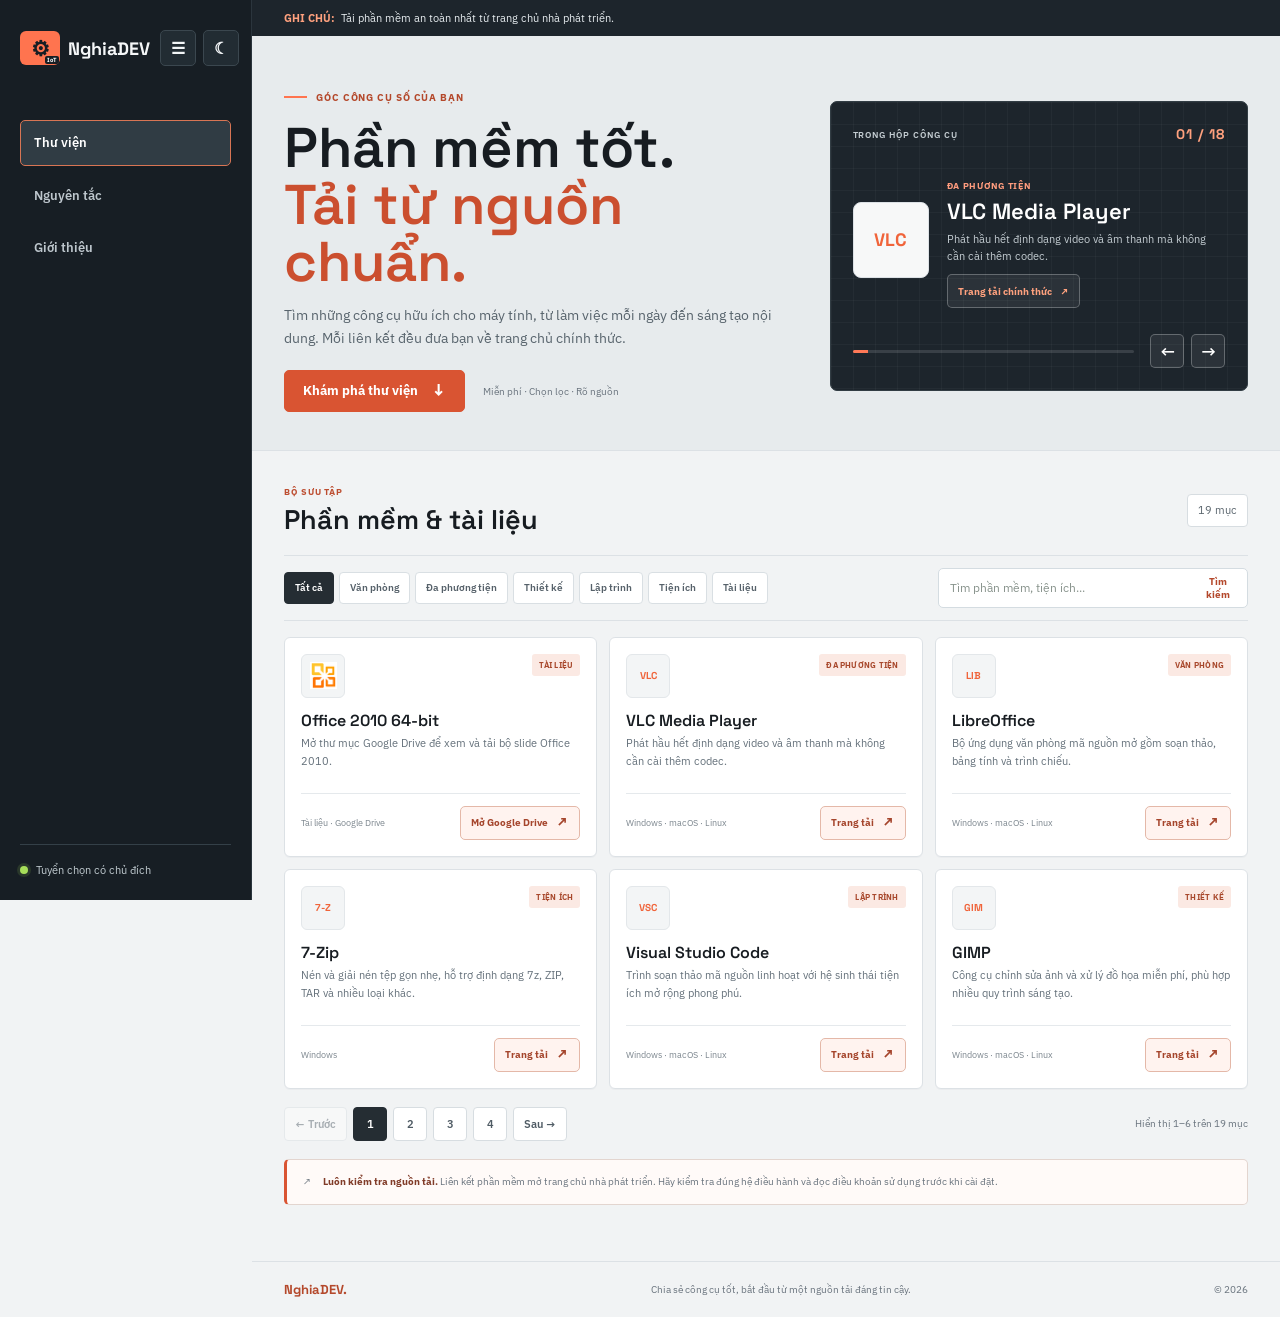
==== commit 2092da0a: "Update Office slide Drive link" ====
--- a/index.html
+++ b/index.html
@@ -65,8 +65,8 @@
     <!-- Thu vien co the loc theo danh muc va tim theo tu khoa. -->
     <section class="library wrap" id="thu-vien" aria-labelledby="library-title">
       <div class="section-heading">
-        <div><div class="section-kicker">Bộ sưu tập</div><h2 id="library-title">Phần mềm &amp; tiện ích</h2></div>
-        <div class="result-count" id="result-count" aria-live="polite">18 mục</div>
+        <div><div class="section-kicker">Bộ sưu tập</div><h2 id="library-title">Phần mềm &amp; tài liệu</h2></div>
+        <div class="result-count" id="result-count" aria-live="polite">19 mục</div>
       </div>
       <!-- Cac nut danh muc va o tim kiem. -->
       <div class="toolbar">
@@ -77,16 +77,17 @@
           <button class="filter-button" type="button" data-category="design" aria-pressed="false">Thiết kế</button>
           <button class="filter-button" type="button" data-category="dev" aria-pressed="false">Lập trình</button>
           <button class="filter-button" type="button" data-category="utility" aria-pressed="false">Tiện ích</button>
+          <button class="filter-button" type="button" data-category="docs" aria-pressed="false">Tài liệu</button>
         </div>
         <form class="search-form" role="search" id="search-form"><input id="search-input" type="search" placeholder="Tìm phần mềm, tiện ích..." aria-label="Tìm phần mềm"><button type="submit">Tìm kiếm</button></form>
       </div>
 
       <!-- Moi article la mot muc phan mem hoac tai lieu. -->
       <div class="software-grid" id="software-grid">
-        <article class="software-card" data-category="docs" data-search="office 2010 64-bit slide trình chiếu powerpoint tài liệu rar" hidden>
+        <article class="software-card" data-category="docs" data-search="office 2010 64-bit slide trình chiếu powerpoint tài liệu rar drive">
           <div class="card-top"><div class="software-icon"><img src="[data-uri]" alt="Logo PowerPoint" loading="lazy"></div><span class="category-label">Tài liệu</span></div>
-          <h3>Office 2010 64-bit</h3><p>Tải về máy rồi giải nén để xem nội dung.</p>
-          <div class="card-bottom"><span class="platform">Tài liệu · RAR</span><a class="download-link" href="./Office2010-64bit.rar" download>Tải slide <span aria-hidden="true">↓</span></a></div>
+          <h3>Office 2010 64-bit</h3><p>Mở thư mục Google Drive để xem và tải bộ slide Office 2010.</p>
+          <div class="card-bottom"><span class="platform">Tài liệu · Google Drive</span><a class="download-link" href="https://drive.google.com/drive/folders/1TiohDZxIY3cY7dLlafdvWfvGOi-kpYQz?usp=sharing" target="_blank" rel="noopener noreferrer">Mở Google Drive <span aria-hidden="true">↗</span></a></div>
         </article>
         <article class="software-card" data-category="media" data-search="vlc media player xem video nghe nhạc đa phương tiện">
           <div class="card-top"><div class="software-icon"><img src="https://cdn.simpleicons.org/videolan/FF8800" alt="Logo VLC" loading="lazy"></div><span class="category-label">Đa phương tiện</span></div>
@@ -193,13 +194,13 @@
     </section>
   </main>
   <!-- Chan trang. -->
-  <footer class="site-footer"><div class="wrap footer-inner"><span class="footer-brand">NghiaDEV</span><span>Chia sẻ công cụ tốt, bắt đầu từ một nguồn tải đáng tin cậy.</span><span>© 2026</span></div></footer>
+  <footer class="site-footer"><div class="wrap footer-inner"><span class="footer-brand">NghiaDEV.</span><span>Chia sẻ công cụ tốt, bắt đầu từ một nguồn tải đáng tin cậy.</span><span>© 2026</span></div></footer>
 
   <script src="https://cdn.jsdelivr.net/npm/bootstrap@5.3.3/dist/js/bootstrap.bundle.min.js" integrity="sha384-YvpcrYf0tY3lHB60NNkmXc5s9fDVZLESaAA55NDzOxhy9GkcIdslK1eN7N6jIeHz" crossorigin="anonymous"></script>
   <script>
     // Lay cac dieu khien va muc thu vien can cap nhat.
     const filterButtons = [...document.querySelectorAll('.filter-button')];
-    const softwareCards = [...document.querySelectorAll('.software-card:not([hidden])')];
+    const softwareCards = [...document.querySelectorAll('.software-card')];
     const searchInput = document.querySelector('#search-input');
     const resultCount = document.querySelector('#result-count');
     const emptyState = document.querySelector('#empty-state');
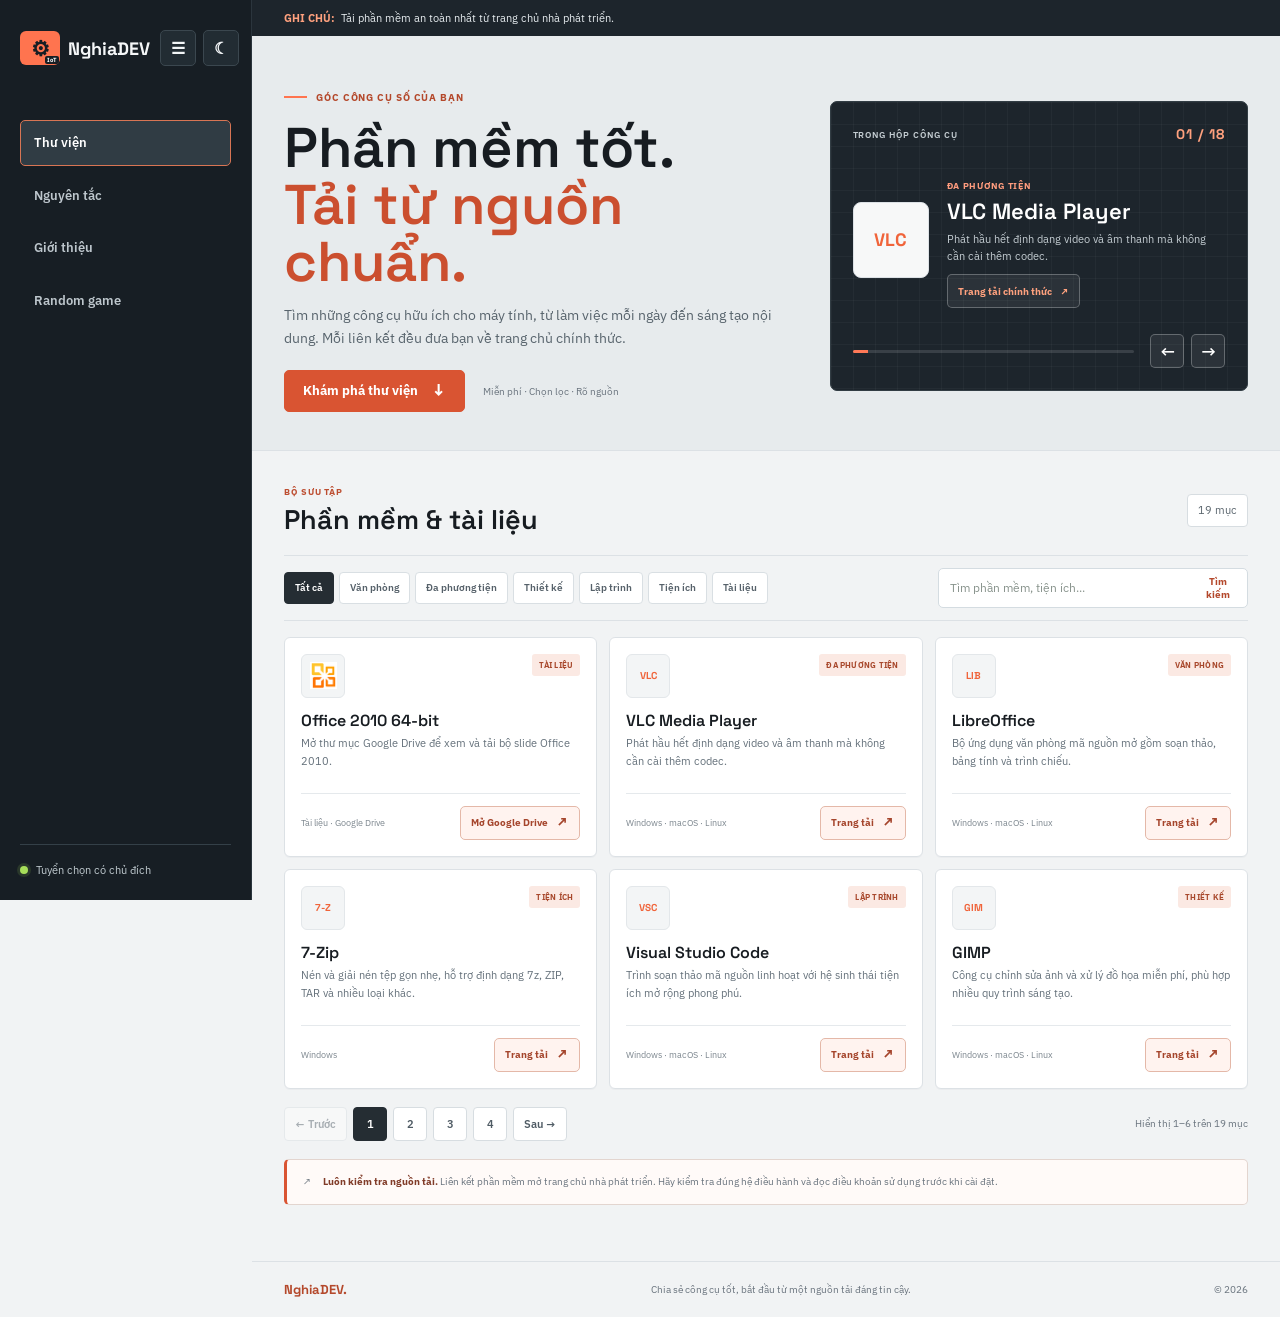
==== commit 738dc9e6: "thêm trang random game 13-10-2026" ====
--- a/index.html
+++ b/index.html
@@ -25,7 +25,12 @@
           <button class="header-tool theme-toggle" id="theme-toggle" type="button" aria-pressed="false" aria-label="Bật giao diện tối" title="Bật giao diện tối"><span id="theme-icon" aria-hidden="true">☾</span></button>
         </div>
       </div>
-      <nav class="header-nav" id="header-nav" aria-label="Điều hướng chính"><a href="#thu-vien" aria-current="page">Thư viện</a><a href="#nguyen-tac">Nguyên tắc</a><a href="about.html">Giới thiệu</a></nav>
+      <nav class="header-nav" id="header-nav" aria-label="Điều hướng chính">
+        <a href="#thu-vien" aria-current="page">Thư viện</a>
+        <a href="#nguyen-tac">Nguyên tắc</a>
+        <a href="about.html">Giới thiệu</a>
+        <a href="random.html">Random game</a>
+      </nav>
       <div class="header-note"><span class="status-dot" aria-hidden="true"></span> Tuyển chọn có chủ đích</div>
     </div>
   </header>
